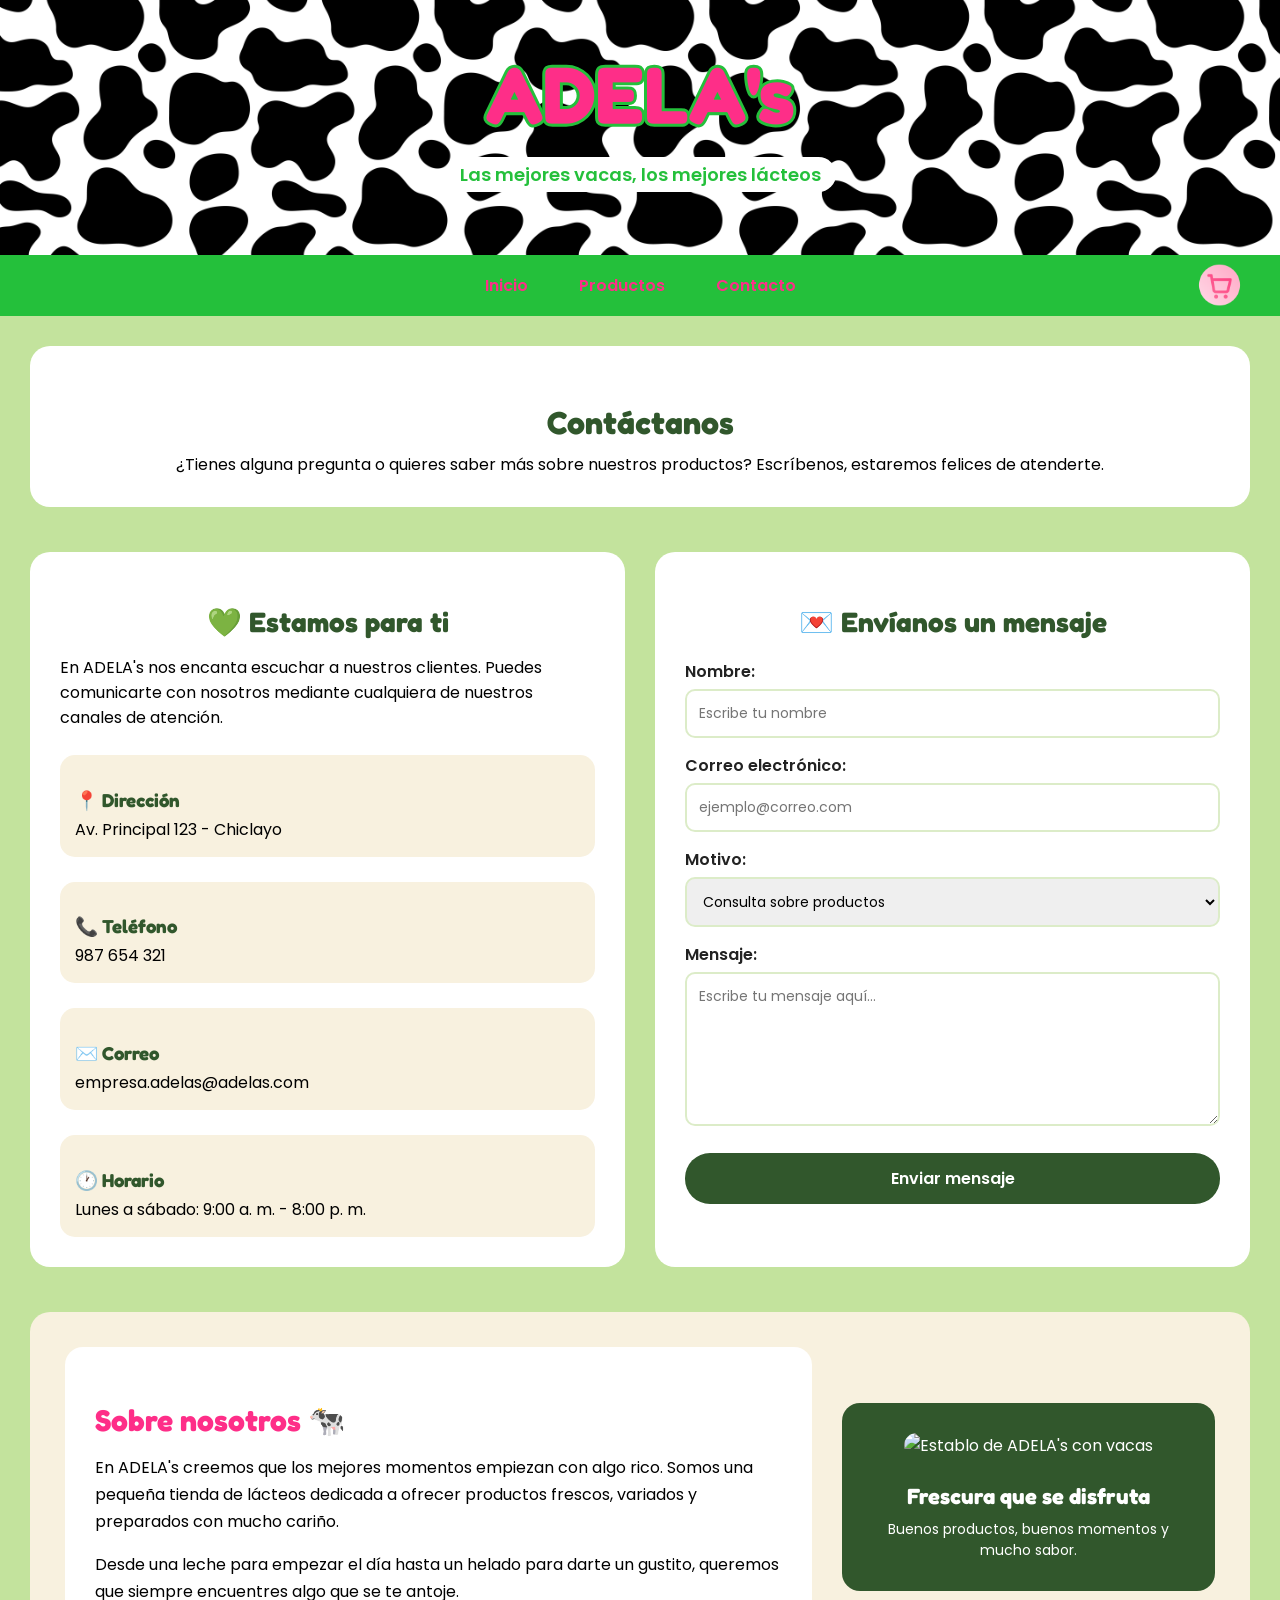
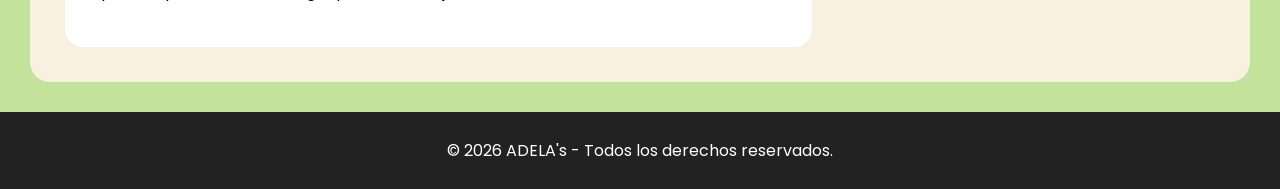
==== contacto.html @ c21d0b84 "Add files via upload" ====
<!DOCTYPE html>
<html lang="es">

<head>

    <meta charset="UTF-8">

    <meta name="viewport" content="width=device-width, initial-scale=1.0">

    <title>ADELas - Contacto</title>

    <link rel="stylesheet" href="style1.css">

</head>


<body>


    <header>

        <h1>ADELA's</h1>

        <p>Las mejores vacas, los mejores lácteos</p>

    </header>


    <nav>

        <div class="menu-links">

            <a href="index.html">Inicio</a>

            <a href="productos.html">Productos</a>

            <a href="contacto.html">Contacto</a>

            <a href="#" class="carrito">
                <img src="carrito.rosa1.png" alt="Carrito de compras">
            </a>

        </div>

    </nav>


    <main>


        <section class="titulo-contacto">

            <h2>Contáctanos</h2>

            <p>
                ¿Tienes alguna pregunta o quieres saber más sobre nuestros productos?
                Escríbenos, estaremos felices de atenderte.
            </p>

        </section>


        <section class="contacto-contenido">


            <article class="informacion-contacto">

                <h2>💚 Estamos para ti</h2>

                <p>
                    En ADELA's nos encanta escuchar a nuestros clientes.
                    Puedes comunicarte con nosotros mediante cualquiera
                    de nuestros canales de atención.
                </p>


                <div class="dato-contacto">

                    <h3>📍 Dirección</h3>

                    <p>
                        Av. Principal 123 - Chiclayo
                    </p>

                </div>


                <div class="dato-contacto">

                    <h3>📞 Teléfono</h3>

                    <p>
                        987 654 321
                    </p>

                </div>


                <div class="dato-contacto">

                    <h3>✉️ Correo</h3>

                    <p>
                        empresa.adelas@adelas.com
                    </p>

                </div>


                <div class="dato-contacto">

                    <h3>🕐 Horario</h3>

                    <p>
                        Lunes a sábado: 9:00 a. m. - 8:00 p. m.
                    </p>

                </div>

            </article>



            <article class="formulario-contacto">

                <h2>💌 Envíanos un mensaje</h2>


                <form>


                    <label for="nombre">
                        Nombre:
                    </label>

                    <input
                        type="text"
                        id="nombre"
                        name="nombre"
                        placeholder="Escribe tu nombre"
                        required
                    >


                    <label for="correo">
                        Correo electrónico:
                    </label>

                    <input
                        type="email"
                        id="correo"
                        name="correo"
                        placeholder="ejemplo@correo.com"
                        required
                    >


                    <label for="motivo">
                        Motivo:
                    </label>

                    <select id="motivo" name="motivo">

                        <option>Consulta sobre productos</option>

                        <option>Pedido</option>

                        <option>Consulta general</option>

                        <option>Sugerencia</option>

                        <option>Otro</option>

                    </select>


                    <label for="mensaje">
                        Mensaje:
                    </label>

                    <textarea
                        id="mensaje"
                        name="mensaje"
                        rows="6"
                        placeholder="Escribe tu mensaje aquí..."
                        required
                    ></textarea>


                    <button type="submit">
                        Enviar mensaje
                    </button>


                </form>

            </article>


        </section>
        <section class="sobre-nosotros">
            <div class="sobre-texto">
                <h2>Sobre nosotros 🐄</h2>
                <p>
                    En ADELA's creemos que los mejores momentos empiezan con algo rico.
                    Somos una pequeña tienda de lácteos dedicada a ofrecer productos
                    frescos, variados y preparados con mucho cariño.
                </p>
                <p>
                    Desde una leche para empezar el día hasta un helado para darte un
                    gustito, queremos que siempre encuentres algo que se te antoje.
                </p>
            </div>
            <div class="sobre-destacado">
                <img src="establo.vacas.jpg" alt="Establo de ADELA's con vacas">
                <h3>Frescura que se disfruta</h3>
                <p>Buenos productos, buenos momentos y mucho sabor.</p>
            </div>

</section>

    </main>


    <footer>

        <p>
            &copy; 2026 ADELA's - Todos los derechos reservados.
        </p>

    </footer>


</body>

</html>
---- style1.css ----
@import url('https://fonts.googleapis.com/css2?family=Fredoka:wght@400;500;600;700&family=Poppins:wght@400;500;600;700&display=swap');

body {
    background-color: #c3e39d;
    font-family: 'Poppins', sans-serif;
    margin: 0;
}
h1,
h2,
h3,
h4 {
    font-family: 'Fredoka', sans-serif;
}

header {
    background-color: white;
    background-image: url("fondo.vaca.manchas.jpg");
    background-repeat: repeat;
    background-size: 550px;
    text-align: center;
    padding: 45px 20px;
}

h1 {
    font-size: 80px;
    margin: 0;
    color: #fe2e88;
    -webkit-text-stroke: 6px rgb(36, 192, 59);
    paint-order: stroke fill;
}
header p {
    display: inline-block;
    background-color: white;
    padding: 4px 15px;
    border-radius: 25px;
    color: rgb(36, 192, 59);
    font-weight: 600;
    font-size: 18px;
    margin-top: 15px;
}
nav a {
    color: #fe2e88;
    text-decoration: none;
    font-weight: 600;
    margin:  8px;
}
.carrito {
    position: absolute;
    right: 30px;
    top: 50%;
    transform: translateY(-70%);
}

.carrito img {
    width: 45px;
    height: 45px;
    object-fit: contain;
    display: block;
}
nav {
    background-color: rgb(36, 192, 59);
    padding: 10px 30px;
    display: flex;
    align-items: center;
    justify-content: center;
    position: relative;
    font-weight: 500;
}

.bienvenida {
    background-color: white;
    padding: 10px;
    margin-bottom: 10px;
    border-radius: 15px;
    text-align: center;
}

.bienvenida h2 {
    color:#fe2e88;
    font-weight: 700;
}
.por-que {
    text-align: center;
    margin-bottom: 30px;
}

.por-que h2 {
    color: #fe2e88;
    font-weight: 700;
}

.beneficios {
    display: grid;
    grid-template-columns: repeat(3, 1fr);
    gap: 25px;
}

.beneficio {
    background-color: white;
    padding: 20px;
    border-radius: 15px;
    transition: transform 0.4s;
}

.beneficio:hover {
    transform: translateY(-10px);
}

.beneficio-icono {
    font-size: 40px;
}

.beneficio h3 {
    color: rgb(36, 192, 59);
}
.antojo {
    background-color: #f8f1df;
    padding: 30px;
    margin-bottom: 30px;
    border-radius: 20px;
    text-align: center;
}

.antojo h2 {
    color: rgb(36, 192, 59);
    font-weight: 700;
    font-size: 32px;
}

.antojo-intro {
    margin-bottom: 25px;
}

.antojo-grid {
    display: grid;
    grid-template-columns: repeat(4, 1fr);
    gap: 20px;
}

.antojo-card {
    background-color: white;
    padding: 25px 15px;
    border-radius: 18px;
    transition: transform 0.3s, box-shadow 0.3s;
}

.antojo-card:hover {
    transform: translateY(-10px);
    box-shadow: 0 8px 20px rgba(0, 0, 0, 0.15);
}

.antojo-icono {
    font-size: 45px;
    margin-bottom: 10px;
}

.antojo-card h3 {
    color: rgb(36, 192, 59);
    font-size: 21px;
}

.antojo-card p {
    font-size: 14px;
    min-height: 42px;
}

.antojo-card a {
    display: inline-block;
    background-color: rgb(36, 192, 59);
    color: white;
    text-decoration: none;
    padding: 9px 18px;
    border-radius: 20px;
    font-weight: 600;
    margin-top: 8px;
}

.antojo-card a:hover {
    background-color: #e98aa8;
}

.menu-links {
    display: flex;
    gap: 35px;
}

main {
    padding: 30px;
}

article {
    background-color: white;
    padding: 20px;
    margin: 15px 0;
}
h2 {
    color: #fe2e88;
    text-align: center
}
.productos-grid {
    display: grid;
    grid-template-columns: repeat(3, 1fr);
    gap: 25px;
}

.producto-card {
    background-color: white;
    padding: 20px;
    border-radius: 15px;
    text-align: center;
}

.producto-card img {
    width: 100%;
    height: 180px;
    object-fit: cover;
    border-radius: 12px;
}

.producto-card h3 {
    color: rgb(36, 192, 59);
    font-size: 24px;
    margin-bottom: 10px;
}

.producto-card p {
    font-size: 14px;
}

.producto-card a {
    display: inline-block;
    background-color: rgb(36, 192, 59);
    color: white;
    text-decoration: none;
    padding: 10px 18px;
    border-radius: 20px;
    margin-top: 10px;
    font-weight: 600;
}
.producto-card a:hover {
    background-color:#fe2e88;
}
footer {
    background-color: #222222;
    color: white;
    text-align: center;
    padding: 10px;
}




/* PRODUCTOS */

.titulo-productos {
    background-color: white;
    padding: 30px;
    margin-bottom: 30px;
    border-radius: 20px;
    text-align: center;
}

.titulo-productos h2 {
    color: #31572c;
    font-weight: 700;
    font-size: 32px;
}

.catalogo {
    display: grid;
    grid-template-columns: repeat(2, 1fr);
    gap: 30px;
}

.producto-detalle {
    background-color: white;
    border-radius: 20px;
    overflow: hidden;
    box-shadow: 0 5px 15px rgba(0, 0, 0, 0.10);
    transition: transform 0.3s, box-shadow 0.3s;
}

.producto-detalle:hover {
    transform: translateY(-6px);
    box-shadow: 0 10px 25px rgba(0, 0, 0, 0.15);
}

.producto-imagen img {
    width: 100%;
    height: 220px;
    object-fit: cover;
}

.producto-info {
    padding: 25px;
}

.producto-info h2 {
    color: #31572c;
    font-weight: 700;
}

.producto-info label {
    display: block;
    margin-top: 15px;
    margin-bottom: 5px;
    font-weight: 600;
}

.producto-info select,
.producto-info input {
    width: 100%;
    padding: 10px;
    border: 1px solid #cccccc;
    border-radius: 8px;
    font-family: 'Poppins', sans-serif;
    box-sizing: border-box;
}

.precio {
    color: #31572c;
    font-size: 22px;
    font-weight: 700;
    margin-top: 20px;
}

.producto-info button {
    width: 100%;
    background-color: #31572c;
    color: white;
    border: none;
    padding: 8px;
    border-radius: 20px;
    font-family: 'Poppins', sans-serif;
    font-weight: 600;
    cursor: pointer;
    transition: background-color 0.3s;
}

.producto-info button:hover {
    background-color: #e98aa8;
}


.guia-productos {
    background-color: white;
    padding: 35px;
    margin-top: 30px;
    border-radius: 20px;
    text-align: center;
}

.guia-productos h2 {
    color: #fe2e88;
    font-size: 30px;
    font-weight: 700;
    margin-bottom: 10px;
}

.guia-productos p {
    margin-bottom: 25px;
}



.guia-productos table {
    width: 100%;
    border-collapse: collapse;
    overflow: hidden;
    border-radius: 15px;
}

.guia-productos th {
    background-color: #31572c;
    color: white;
    padding: 15px;
    font-weight: 600;
}

.guia-productos td {
    padding: 15px;
    border-bottom: 1px solid #dcecc8;
}

.guia-productos tbody tr {
    transition: background-color 0.3s;
}

.guia-productos tbody tr:hover {
    background-color: #f8f1df;
}

.guia-productos tbody tr:last-child td {
    border-bottom: none;
}






/* CONTACTO */

.titulo-contacto {
    background-color: white;
    padding: 30px;
    margin-bottom: 30px;
    border-radius: 20px;
    text-align: center;
}

.titulo-contacto h2 {
    color: #31572c;
    font-size: 32px;
    font-weight: 700;
    margin-bottom: 10px;
}

.titulo-contacto p {
    margin: 0;
}


.contacto-contenido {
    display: grid;
    grid-template-columns: 1fr 1fr;
    gap: 30px;
}

.informacion-contacto {
    background-color: white;
    padding: 30px;
    border-radius: 20px;
}

.informacion-contacto h2 {
    color: #31572c;
    font-size: 28px;
    margin-bottom: 15px;
}

.dato-contacto {
    margin-top: 25px;
    padding: 15px;
    background-color: #f8f1df;
    border-radius: 15px;
}

.dato-contacto h3 {
    color: #31572c;
    margin-bottom: 5px;
}

.dato-contacto p {
    margin: 0;
}


.formulario-contacto {
    background-color: white;
    padding: 30px;
    border-radius: 20px;
}

.formulario-contacto h2 {
    color: #31572c;
    font-size: 28px;
    margin-bottom: 20px;
}

.formulario-contacto label {
    display: block;
    margin-top: 15px;
    margin-bottom: 5px;
    font-weight: 600;
    color: #222222;
}

.formulario-contacto input,
.formulario-contacto select,
.formulario-contacto textarea {
    width: 100%;
    padding: 12px;
    border: 2px solid #dcecc8;
    border-radius: 10px;
    font-family: 'Poppins', sans-serif;
    font-size: 14px;
    box-sizing: border-box;
    outline: none;
}

.formulario-contacto input:focus,
.formulario-contacto select:focus,
.formulario-contacto textarea:focus {
    border-color: #e98aa8;
}

.formulario-contacto textarea {
    resize: vertical;
}

.formulario-contacto button {
    width: 100%;
    margin-top: 20px;
    padding: 13px;
    background-color: #31572c;
    color: white;
    border: none;
    border-radius: 25px;
    font-family: 'Poppins', sans-serif;
    font-size: 16px;
    font-weight: 600;
    cursor: pointer;
    transition: background-color 0.3s, transform 0.3s;
}

.formulario-contacto button:hover {
    background-color: #e98aa8;
    transform: translateY(-3px);
}



/* SOBRE NOSOTROS */

.sobre-nosotros {
    background-color: #f8f1df;
    padding: 35px;
    margin-top: 30px;
    border-radius: 20px;
    display: grid;
    grid-template-columns: 2fr 1fr;
    gap: 30px;
    align-items: center;
}

.sobre-texto {
    background-color: white;
    padding: 30px;
    border-radius: 18px;
}

.sobre-texto h2 {
    color: #fe2e88;
    font-size: 30px;
    font-weight: 700;
    text-align: left;
    margin-bottom: 15px;
}

.sobre-texto p {
    line-height: 1.7;
    margin-bottom: 12px;
}

.sobre-destacado {
    background-color: #31572c;
    color: white;
    padding: 30px 20px;
    border-radius: 18px;
    text-align: center;
    transition: transform .3s, box-shadow .3s;
}

.sobre-destacado:hover {
    transform: translateY(-8px);
    box-shadow: 0 8px 20px rgba(0,0,0,.15);
}

.sobre-destacado span {
    font-size: 45px;
}

.sobre-destacado h3 {
    color: white;
    font-size: 22px;
    margin: 10px 0;
}

.sobre-destacado p {
    font-size: 14px;
    margin: 0;
}

.sobre-destacado img {
    width: 100%;
    height: 180px;
    object-fit: cover;
    border-radius: 15px;
    margin-bottom: 15px;
}









/* CELULARES */

@media (max-width: 768px) {

    header {
        padding: 35px 15px;
    }

    h1 {
        font-size: 45px;
    }

    header p {
        font-size: 15px;
    }

    nav {
        padding: 10px 15px;
    }

    .menu-links {
        gap: 18px;
    }

    nav a {
        font-size: 14px;
    }

    .carrito {
        right: 15px;
    }

    .carrito img {
        width: 32px;
        height: 32px;
    }

    main {
        padding: 15px;
    }
    .beneficios,
    .antojo-grid,
    .productos-grid,
    .catalogo,
    .contacto-contenido,
    .sobre-nosotros {
        grid-template-columns:1fr;
    }


    .antojo {
        padding: 25px 15px;
    }

    .producto-info {
        padding: 20px;
    }

    .guia-productos {
        padding: 20px 10px;
        overflow-x: auto;
    }

    .guia-productos table {
        min-width: 600px;
    }

}
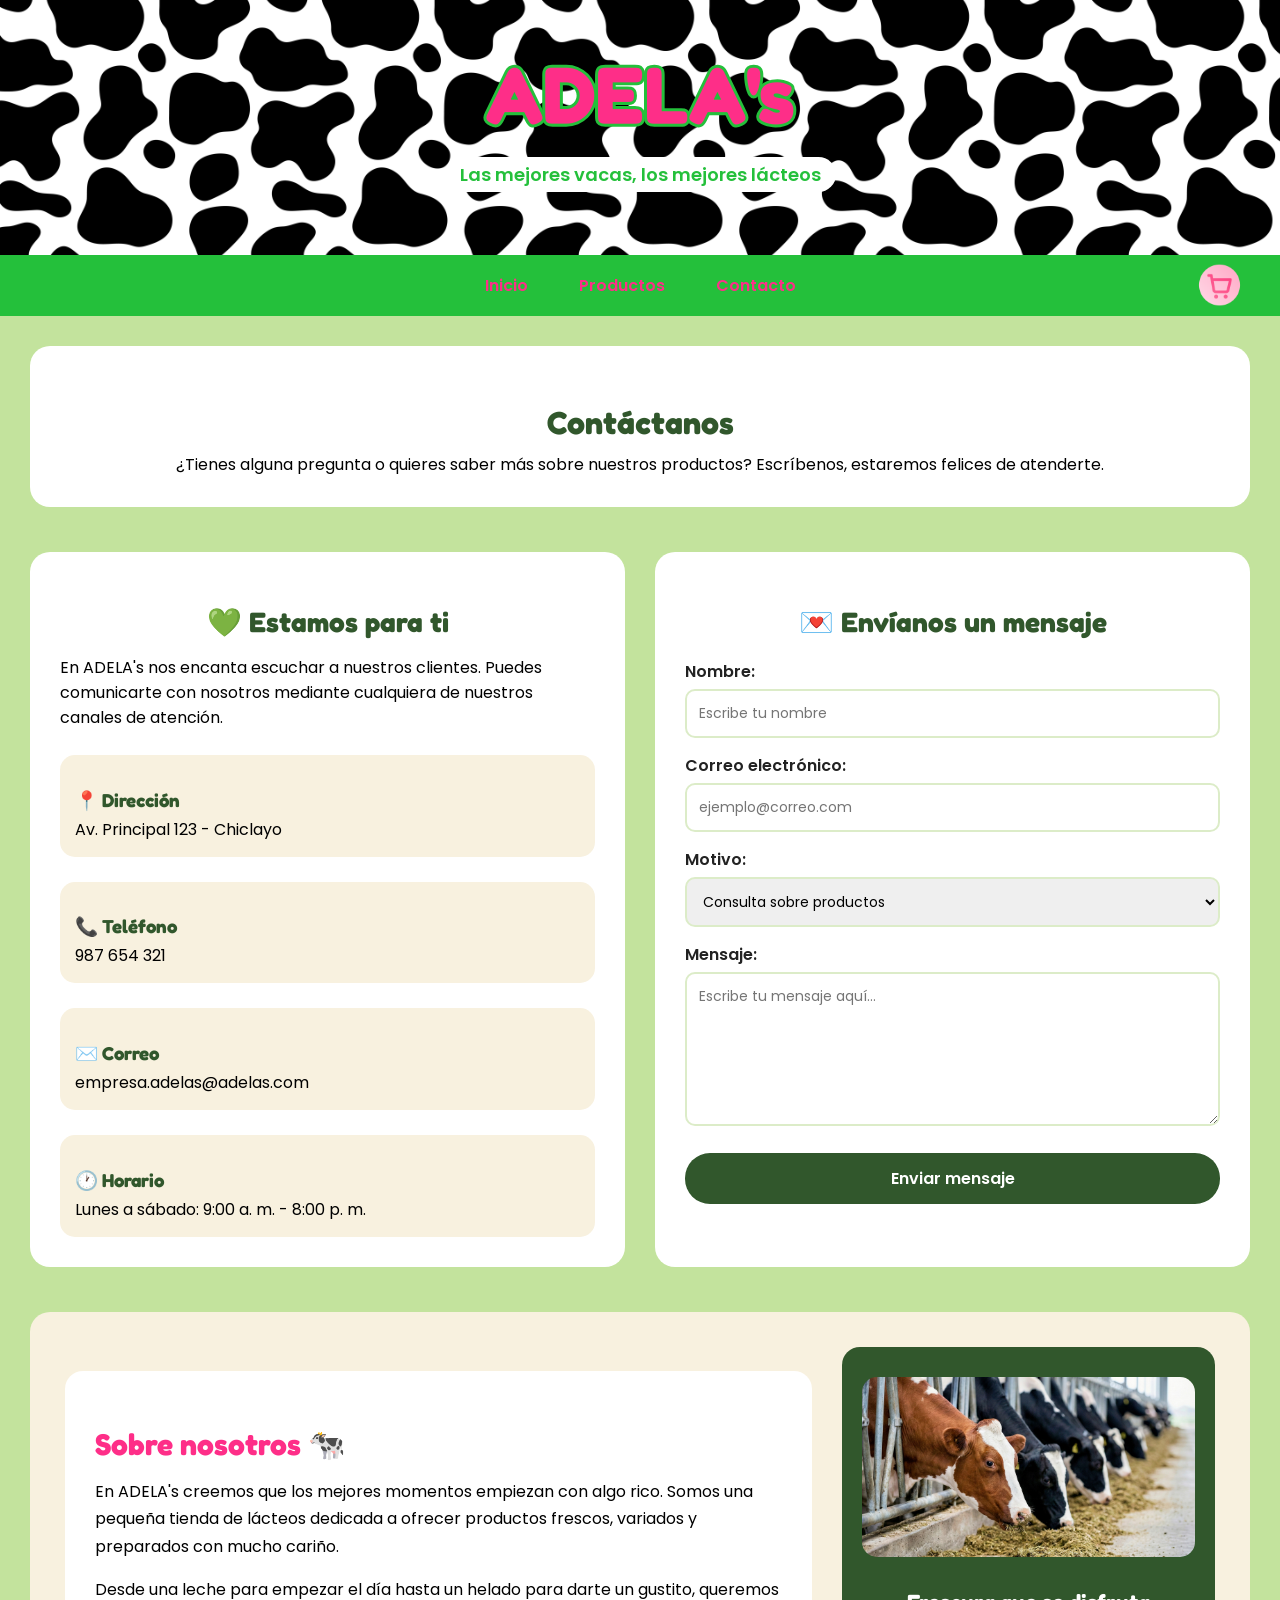
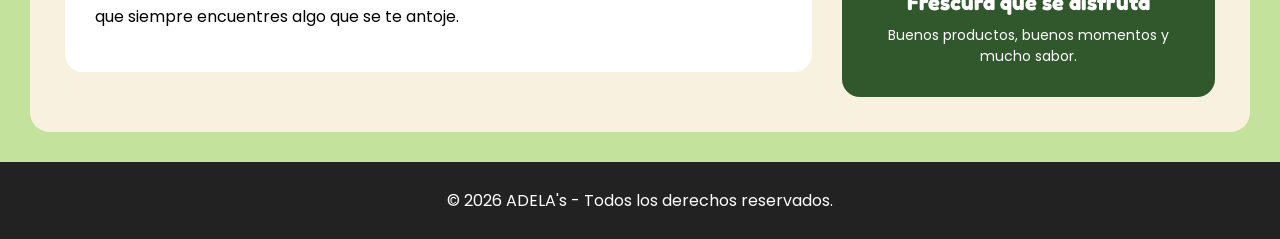
==== commit a93b9cc0: "Update contacto.html" ====
--- a/contacto.html
+++ b/contacto.html
@@ -212,7 +212,7 @@
                 </p>
             </div>
             <div class="sobre-destacado">
-                <img src="establo.vacas.jpg" alt="Establo de ADELA's con vacas">
+                <img src="Establo.vacas.jpg" alt="Establo de ADELA's con vacas">
                 <h3>Frescura que se disfruta</h3>
                 <p>Buenos productos, buenos momentos y mucho sabor.</p>
             </div>
@@ -233,4 +233,4 @@
 
 </body>
 
-</html>+</html>
